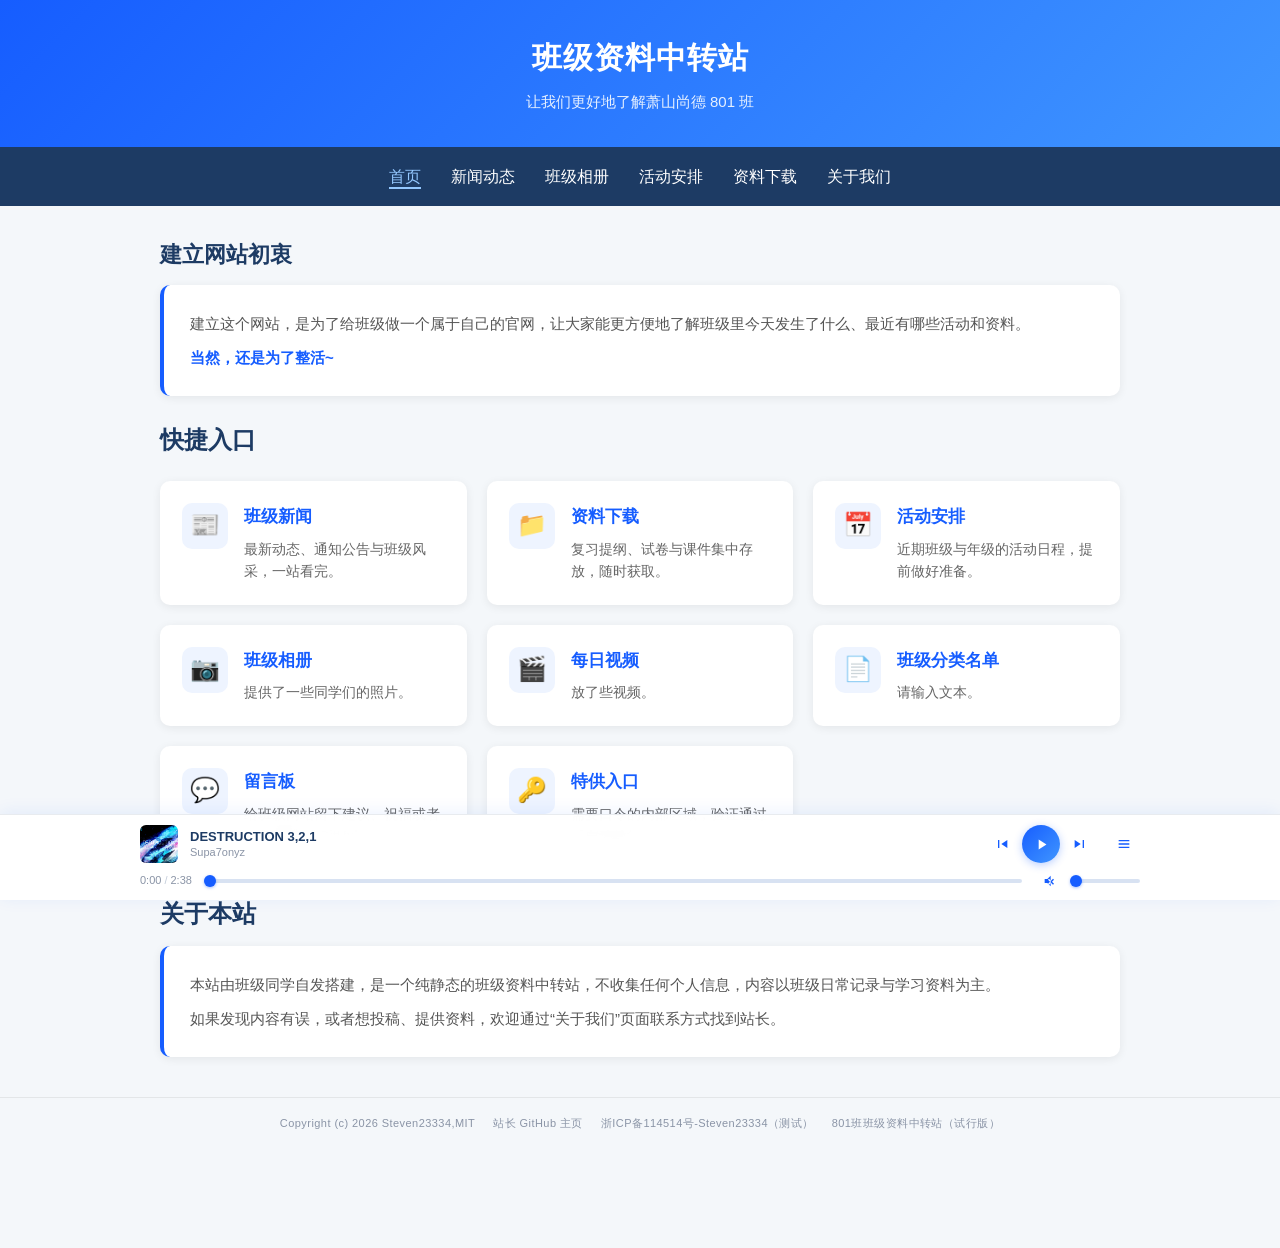
==== index.html @ 391ee6c9 "Initial commit" ====
<!doctype html>
<html lang="zh-CN">

<head>
  <!-- 缓存控制：尽量让首页也拿最新版 -->
  <meta http-equiv="Cache-Control" content="no-cache, no-store, must-revalidate" />
  <meta http-equiv="Pragma" content="no-cache" />
  <meta http-equiv="Expires" content="0" />

  <link rel="icon" href="image/favicon.ico" type="image/x-icon" />
  <meta charset="UTF-8" />
  <meta name="viewport" content="width=device-width, initial-scale=1.0" />
  <title>班级资料中转站 - 萧山尚德801班</title>
  <link rel="stylesheet" href="css/main_css.css" />
  <script src="js/site-layout.js" defer></script>
</head>

<body data-page="home">
  <div class="container">
    <h2>建立网站初衷</h2>
    <div class="hero">
      <p>
        建立这个网站，是为了给班级做一个属于自己的官网，让大家能更方便地了解班级里今天发生了什么、最近有哪些活动和资料。
      </p>
      <p><strong>当然，还是为了整活~</strong></p>
    </div>

    <h2>快捷入口</h2>
    <div class="quick-grid">
      <a class="quick-card" href="news.html" target="_blank" rel="noopener noreferrer">
        <div class="quick-icon">📰</div>
        <div class="quick-body">
          <h3>班级新闻</h3>
          <p>最新动态、通知公告与班级风采，一站看完。</p>
        </div>
      </a>

      <a class="quick-card" href="information/information.html" target="_blank" rel="noopener noreferrer">
        <div class="quick-icon">📁</div>
        <div class="quick-body">
          <h3>资料下载</h3>
          <p>复习提纲、试卷与课件集中存放，随时获取。</p>
        </div>
      </a>

      <a class="quick-card" href="calendar.html" target="_blank" rel="noopener noreferrer">
        <div class="quick-icon">📅</div>
        <div class="quick-body">
          <h3>活动安排</h3>
          <p>近期班级与年级的活动日程，提前做好准备。</p>
        </div>
      </a>

      <a class="quick-card" href="gallery/gallery.html" target="_blank" rel="noopener noreferrer">
        <div class="quick-icon">📷</div>
        <div class="quick-body">
          <h3>班级相册</h3>
          <p>提供了一些同学们的照片。</p>
        </div>
      </a>

      <a class="quick-card" href="per_days_videos.html" target="_blank" rel="noopener noreferrer">
        <div class="quick-icon">🎬</div>
        <div class="quick-body">
          <h3>每日视频</h3>
          <p>放了些视频。</p>
        </div>
      </a>

      <a class="quick-card" href="god_insame_people.html" target="_blank" rel="noopener noreferrer">
        <div class="quick-icon">📄</div>
        <div class="quick-body">
          <h3>班级分类名单</h3>
          <p>请输入文本。</p>
        </div>
      </a>

      <a class="quick-card" href="#" target="_blank" rel="noopener noreferrer">
        <div class="quick-icon">💬</div>
        <div class="quick-body">
          <h3>留言板</h3>
          <p>给班级网站留下建议、祝福或者一句吐槽。(GitHub Issues)</p>
        </div>
      </a>

      <a class="quick-card" href="secret.html" target="_blank" rel="noopener noreferrer">
        <div class="quick-icon">🔑</div>
        <div class="quick-body">
          <h3>特供入口</h3>
          <p>需要口令的内部区域，验证通过后自动放行。</p>
        </div>
      </a>
    </div>

    <h2>关于本站</h2>
    <div class="hero">
      <p>
        本站由班级同学自发搭建，是一个纯静态的班级资料中转站，不收集任何个人信息，内容以班级日常记录与学习资料为主。
      </p>
      <p>
        如果发现内容有误，或者想投稿、提供资料，欢迎通过“关于我们”页面联系方式找到站长。
      </p>
    </div>
  </div>
  <!-- container 在这里正确闭合 -->

  <!-- ==================== 底部音乐播放器 ==================== -->
  <aside id="player" class="music-player" aria-label="音乐播放器">
    <!-- 播放列表弹窗 -->
    <div id="playlist" class="playlist" hidden>
      <div class="playlist-heading">
        <div>
          <span class="eyebrow">PLAYLIST</span>
          <h3>班级日常 BGM</h3>
        </div>
        <button type="button" class="player-btn playlist-close" id="playlistClose" aria-label="关闭播放列表">✕</button>
      </div>
      <div id="playlistTracks" class="playlist-tracks"></div>
    </div>

    <div class="player-inner">
      <div class="player-main">
        <img id="playerCover" class="player-cover" alt="" width="38" height="38" />
        <div class="player-info">
          <strong id="playerTitle" class="player-title">—</strong>
          <span id="playerArtist" class="player-artist">—</span>
        </div>
        <div class="player-controls">
          <button type="button" id="prevBtn" class="player-btn" aria-label="上一首"></button>
          <button type="button" id="playBtn" class="player-btn player-play" aria-label="播放"></button>
          <button type="button" id="nextBtn" class="player-btn" aria-label="下一首"></button>
        </div>
        <button type="button" id="listBtn" class="player-btn" aria-label="播放列表" aria-controls="playlist"
          aria-expanded="false"></button>
      </div>

      <div class="player-bottom">
        <div class="player-time">
          <span id="elapsed">0:00</span><span class="sep">/</span><span id="duration">0:00</span>
        </div>
        <input type="range" id="seek" class="player-seek" min="0" max="1000" value="0" step="1"
          aria-label="播放进度" />
        <div class="volume-control">
          <button type="button" id="volumeBtn" class="player-btn" aria-label="静音"></button>
          <input type="range" id="volumeRange" class="volume-range" min="0" max="1" step="0.01" value="0.6"
            aria-label="音量" />
        </div>
      </div>
    </div>
  </aside>

  <audio id="audio" preload="metadata"></audio>
  <script src="js/music-player.js" defer></script>
</body>

</html>
---- css/main_css.css ----
/* ==================== 基础重置 ==================== */
* {
  margin: 0;
  padding: 0;
  box-sizing: border-box;
}

body {
  font-family: "Microsoft YaHei", sans-serif;
  background-color: #f4f7fa;
  color: #333;
  line-height: 1.7;
}

/* ==================== 页头 ==================== */
header {
  background: linear-gradient(135deg, #165dff, #4096ff);
  color: #fff;
  padding: 2rem 1rem;
  text-align: center;
}

header h1 {
  font-size: 30px;
  letter-spacing: 1px;
}

header p {
  margin-top: 6px;
  font-size: 15px;
  color: #e6f0ff;
}

/* ==================== 导航 ==================== */
nav {
  background-color: #1d3b64;
  padding: 1rem;
  text-align: center;
}

nav a {
  color: #fff;
  text-decoration: none;
  margin: 0 15px;
  font-size: 16px;
}

nav a:hover {
  color: #94c8ff;
}

nav a.active {
  color: #94c8ff;
  border-bottom: 2px solid #94c8ff;
  padding-bottom: 2px;
}

/* ==================== 内容容器 ==================== */
.container {
  max-width: 1000px;
  margin: 30px auto;
  padding: 0 20px;
}

h2 {
  color: #1d3b64;
  margin: 24px 0 12px;
}

/* ==================== 首页：初衷 / 简介卡片 ==================== */
h2:first-of-type {
  margin-top: 0;
  font-size: 22px;
}

.hero {
  background: #fff;
  border-radius: 10px;
  padding: 26px;
  box-shadow: 0 2px 10px rgba(0, 0, 0, 0.07);
  border-left: 4px solid #165dff;
}

.hero p {
  color: #555;
  font-size: 15px;
  margin-bottom: 8px;
}

.hero p:last-child {
  margin-bottom: 0;
}

.hero strong {
  color: #165dff;
}

/* ==================== 首页：快捷入口卡片网格 ==================== */
.quick-grid {
  display: grid;
  grid-template-columns: repeat(auto-fit, minmax(260px, 1fr));
  gap: 20px;
  margin: 20px 0;
}

.quick-card {
  display: flex;
  gap: 16px;
  align-items: flex-start;
  background: #fff;
  padding: 22px;
  border-radius: 10px;
  box-shadow: 0 2px 10px rgba(0, 0, 0, 0.07);
  color: inherit;
  text-decoration: none;
  transition:
    transform 0.2s ease,
    box-shadow 0.2s ease;
}

.quick-card:hover {
  transform: translateY(-4px);
  box-shadow: 0 6px 18px rgba(22, 93, 255, 0.18);
}

.quick-card:focus-visible {
  outline: 3px solid #94c8ff;
  outline-offset: 2px;
}

.quick-icon {
  flex: 0 0 46px;
  height: 46px;
  display: flex;
  align-items: center;
  justify-content: center;
  font-size: 24px;
  background: #eef4ff;
  border-radius: 10px;
}

.quick-body {
  flex: 1;
  min-width: 0;
}

.quick-body h3 {
  color: #165dff;
  font-size: 17px;
  margin-bottom: 6px;
}

.quick-body p {
  color: #666;
  font-size: 14px;
  line-height: 1.6;
}

/* ==================== 首页：最新动态预览 ==================== */
.latest-list {
  display: flex;
  flex-direction: column;
  gap: 14px;
}

.latest-item {
  display: flex;
  gap: 16px;
  align-items: center;
  background: #fff;
  padding: 18px 22px;
  border-radius: 10px;
  box-shadow: 0 2px 10px rgba(0, 0, 0, 0.07);
  color: inherit;
  text-decoration: none;
  transition:
    transform 0.2s ease,
    box-shadow 0.2s ease;
}

.latest-item:hover {
  transform: translateY(-3px);
  box-shadow: 0 6px 18px rgba(22, 93, 255, 0.18);
}

.latest-item:focus-visible {
  outline: 3px solid #94c8ff;
  outline-offset: 2px;
}

.latest-date {
  flex: 0 0 56px;
  text-align: center;
  background: #eef4ff;
  border-radius: 8px;
  padding: 6px 4px;
}

.latest-date .day {
  display: block;
  font-size: 20px;
  font-weight: 700;
  color: #165dff;
  line-height: 1.2;
}

.latest-date .month {
  display: block;
  font-size: 12px;
  color: #1d3b64;
}

.latest-body {
  flex: 1;
  min-width: 0;
}

.latest-body h3 {
  color: #165dff;
  font-size: 16px;
  margin-bottom: 4px;
}

.latest-body p {
  color: #777;
  font-size: 13px;
}

.more-link {
  display: inline-block;
  margin-top: 16px;
  color: #165dff;
  text-decoration: none;
  font-size: 14px;
  border-bottom: 1px solid rgba(22, 93, 255, 0.35);
  padding-bottom: 1px;
}

.more-link:hover {
  color: #0f47cc;
  border-bottom-color: rgba(251, 114, 153, 0.9);
}

/* ==================== 新闻页：置顶要闻 ==================== */
.feature {
  display: block;
  background: linear-gradient(135deg, #165dff, #4096ff);
  color: #fff;
  padding: 26px;
  border-radius: 10px;
  text-decoration: none;
  box-shadow: 0 6px 18px rgba(22, 93, 255, 0.25);
  transition:
    transform 0.2s ease,
    box-shadow 0.2s ease;
}

.feature:hover {
  transform: translateY(-4px);
  box-shadow: 0 10px 26px rgba(22, 93, 255, 0.35);
}

.feature:focus-visible {
  outline: 3px solid #94c8ff;
  outline-offset: 2px;
}

.feature h3 {
  font-size: 22px;
  margin-bottom: 10px;
}

.feature p {
  color: #e6f0ff;
  font-size: 15px;
}

.feature .meta {
  color: #cfe2ff;
}

/* ==================== 新闻页：新闻列表 ==================== */
.news-list {
  display: flex;
  flex-direction: column;
  gap: 20px;
  margin: 20px 0;
}

.news-item {
  display: flex;
  gap: 18px;
  align-items: flex-start;
  background: #fff;
  padding: 22px;
  border-radius: 10px;
  box-shadow: 0 2px 10px rgba(0, 0, 0, 0.07);
  color: inherit;
  text-decoration: none;
  cursor: pointer;
  transition:
    transform 0.2s ease,
    box-shadow 0.2s ease;
}

.news-item:hover {
  transform: translateY(-4px);
  box-shadow: 0 6px 18px rgba(22, 93, 255, 0.18);
}

.news-item:focus-visible {
  outline: 3px solid #94c8ff;
  outline-offset: 2px;
}

.date-box {
  flex: 0 0 66px;
  text-align: center;
  background: #eef4ff;
  border-radius: 8px;
  padding: 8px 4px;
}

.date-box .day {
  display: block;
  font-size: 24px;
  font-weight: 700;
  color: #165dff;
  line-height: 1.2;
}

.date-box .month {
  display: block;
  font-size: 12px;
  color: #1d3b64;
}

.news-body {
  flex: 1;
  min-width: 0;
}

.news-body h3 {
  color: #165dff;
  margin-bottom: 8px;
  font-size: 18px;
}

.news-body p {
  color: #555;
  font-size: 15px;
}

/* ==================== 元信息与标签 ==================== */
.meta {
  margin-top: 10px;
  font-size: 13px;
  color: #888;
  display: flex;
  flex-wrap: wrap;
  align-items: center;
  gap: 12px;
}

.tag {
  display: inline-block;
  background: #eef4ff;
  color: #165dff;
  font-size: 12px;
  padding: 2px 10px;
  border-radius: 999px;
}

.tag.hot {
  background: #fff1e6;
  color: #e8730c;
}

.tag.notice {
  background: #e9f9ee;
  color: #1a9c4b;
}

.end-tip {
  text-align: center;
  color: #999;
  font-size: 14px;
  margin: 26px 0 10px;
}

/* ==================== 关于我们页 ==================== */
.about-card {
  background: #fff;
  border-radius: 10px;
  padding: 26px;
  box-shadow: 0 2px 10px rgba(0, 0, 0, 0.07);
}

.about-card p {
  color: #555;
  font-size: 15px;
  margin-bottom: 10px;
}

.about-card p:last-child {
  margin-bottom: 0;
}

.about-card strong {
  color: #165dff;
}

/* 成员列表（非卡片） */
.member-list {
  margin: 0;
}

.member-list dt {
  font-weight: 700;
  color: #165dff;
  font-size: 15px;
  margin-top: 16px;
}

.member-list dt:first-child {
  margin-top: 0;
}

.member-list .role {
  font-weight: 400;
  color: #888;
  font-size: 13px;
  margin-left: 8px;
}

.member-list dd {
  margin: 4px 0 0;
  color: #555;
  font-size: 14px;
  line-height: 1.6;
}

/* 联系方式链接列表 */
.contact-links {
  list-style: none;
  margin: 0;
  padding: 0;
}

.contact-links li {
  padding: 8px 0;
  font-size: 14px;
  color: #555;
  border-bottom: 1px solid #f0f2f5;
}

.contact-links li:last-child {
  border-bottom: none;
}

.contact-links .label {
  color: #888;
  margin-right: 6px;
}

/* 更新时间线 */
.timeline {
  list-style: none;
  margin: 20px 0;
  padding-left: 22px;
  border-left: 2px solid #e3ebf8;
}

.timeline li {
  position: relative;
  padding: 0 0 20px 4px;
}

.timeline li:last-child {
  padding-bottom: 0;
}

.timeline li::before {
  content: "";
  position: absolute;
  left: -29px;
  top: 7px;
  width: 12px;
  height: 12px;
  border-radius: 50%;
  background: #fff;
  border: 3px solid #165dff;
}

.timeline .tl-date {
  display: block;
  font-size: 13px;
  font-weight: 700;
  color: #165dff;
}

.timeline .tl-title {
  display: block;
  font-size: 15px;
  font-weight: 700;
  color: #1d3b64;
  margin: 2px 0 4px;
}

.timeline .tl-desc {
  font-size: 14px;
  color: #666;
}

/* 提示框 */
.notice-box {
  background: #fffaf0;
  border-left: 4px solid #f0a020;
  border-radius: 10px;
  padding: 20px 22px;
  box-shadow: 0 2px 10px rgba(0, 0, 0, 0.06);
}

.notice-box p {
  color: #7a5a1e;
  font-size: 14px;
  margin-bottom: 8px;
}

.notice-box p:last-child {
  margin-bottom: 0;
}

/* ==================== 相册页 ==================== */
.gallery-toolbar {
  display: inline-flex;
  gap: 2px;
  padding: 3px;
  margin: 0 0 16px;
  background: #edf1f7;
  border-radius: 8px;
}

.filter-btn {
  border: none;
  background: transparent;
  color: #6b7686;
  font-family: inherit;
  font-size: 13px;
  line-height: 1.4;
  padding: 4px 14px;
  border-radius: 6px;
  cursor: pointer;
  transition:
    background 0.18s ease,
    color 0.18s ease,
    box-shadow 0.18s ease;
}

.filter-btn:hover {
  color: #165dff;
}

.filter-btn.active {
  background: #fff;
  color: #165dff;
  box-shadow: 0 1px 3px rgba(28, 45, 78, 0.12);
}

.filter-btn:focus-visible {
  outline: 2px solid #94c8ff;
  outline-offset: 1px;
}

.gallery-grid {
  display: grid;
  grid-template-columns: repeat(auto-fill, minmax(150px, 1fr));
  gap: 12px;
}

.gallery-card {
  display: block;
  width: 100%;
  padding: 0;
  border: none;
  border-radius: 8px;
  overflow: hidden;
  background: #fff;
  font-family: inherit;
  text-align: left;
  cursor: pointer;
  box-shadow: 0 1px 4px rgba(0, 0, 0, 0.06);
  transition:
    transform 0.18s ease,
    box-shadow 0.18s ease;
}

.gallery-card:hover {
  transform: translateY(-2px);
  box-shadow: 0 4px 12px rgba(22, 93, 255, 0.16);
}

.gallery-card:focus-visible {
  outline: 2px solid #94c8ff;
  outline-offset: 2px;
}

.media-thumb {
  position: relative;
  width: 100%;
  aspect-ratio: 4 / 3;
  background: #eef4ff;
  overflow: hidden;
}

.media-thumb img,
.media-thumb video {
  width: 100%;
  height: 100%;
  object-fit: cover;
  display: block;
}

.media-thumb .badge {
  position: absolute;
  left: 6px;
  bottom: 6px;
  background: rgba(0, 0, 0, 0.5);
  color: #fff;
  font-size: 10px;
  line-height: 1.5;
  padding: 1px 6px;
  border-radius: 999px;
}

.media-thumb .play-icon {
  position: absolute;
  inset: 0;
  display: flex;
  align-items: center;
  justify-content: center;
  font-size: 26px;
  color: rgba(255, 255, 255, 0.9);
  text-shadow: 0 2px 6px rgba(0, 0, 0, 0.45);
  pointer-events: none;
}

.gallery-info {
  padding: 7px 9px 8px;
}

.gallery-info h3 {
  color: #3a4a60;
  font-size: 12px;
  font-weight: 400;
  line-height: 1.4;
  margin: 0;
  white-space: nowrap;
  overflow: hidden;
  text-overflow: ellipsis;
}

.gallery-info .meta {
  margin: 2px 0 0;
  font-size: 11px;
  color: #9aa5b5;
  line-height: 1.4;
}

.gallery-empty {
  display: none;
  text-align: center;
  color: #999;
  font-size: 14px;
  padding: 32px 20px;
  background: #fff;
  border-radius: 10px;
  box-shadow: 0 2px 10px rgba(0, 0, 0, 0.07);
}

.gallery-tip {
  margin-top: 12px;
  font-size: 13px;
  color: #999;
}

/* 灯箱 */
.lightbox {
  position: fixed;
  inset: 0;
  z-index: 100;
  display: none;
  align-items: center;
  justify-content: center;
  background: rgba(10, 18, 32, 0.92);
  padding: 24px;
}

.lightbox.open {
  display: flex;
}

.lightbox-content {
  display: flex;
  flex-direction: column;
  align-items: center;
  max-width: min(1100px, 94vw);
  max-height: 88vh;
}

.lightbox-content img,
.lightbox-content video {
  max-width: 100%;
  max-height: 76vh;
  border-radius: 8px;
  background: #000;
  box-shadow: 0 10px 40px rgba(0, 0, 0, 0.5);
}

.lightbox-caption {
  color: #dbe7ff;
  font-size: 14px;
  margin-top: 12px;
  text-align: center;
  word-break: break-all;
}

.lightbox-caption .sub {
  display: block;
  color: #93a5c4;
  font-size: 12px;
  margin-top: 2px;
}

.lightbox-close,
.lightbox-prev,
.lightbox-next {
  position: absolute;
  display: flex;
  align-items: center;
  justify-content: center;
  width: 44px;
  height: 44px;
  border: none;
  border-radius: 50%;
  background: rgba(255, 255, 255, 0.12);
  color: #fff;
  font-size: 22px;
  cursor: pointer;
  transition: background 0.2s ease;
}

.lightbox-close:hover,
.lightbox-prev:hover,
.lightbox-next:hover {
  background: rgba(255, 255, 255, 0.25);
}

.lightbox-close {
  top: 20px;
  right: 24px;
}

.lightbox-prev {
  left: 24px;
  top: 50%;
  transform: translateY(-50%);
}

.lightbox-next {
  right: 24px;
  top: 50%;
  transform: translateY(-50%);
}

/* ==================== 页脚：浅灰背景声明区（并排布局） ==================== */
footer {
  margin-top: 40px;
  padding: 18px 16px 22px;
  border-top: 1px solid rgba(0, 0, 0, 0.07);
  text-align: center;
  font-size: 11px;
  letter-spacing: 0.04em;
  color: #8a94a6;
  line-height: 1.4;
}

footer p {
  margin: 0;
}

.footer-links {
  display: flex;
  flex-wrap: wrap;
  justify-content: center;
  align-items: center;
  gap: 4px 18px;
  max-width: 1000px;
  margin: 0 auto;
}

.footer-links > * {
  white-space: nowrap;
}

/* ==================== 通用文字链接（与页脚同风格，无下划线） ==================== */
footer a,
.link-plain {
  color: #8a94a6;
  text-decoration: none;
  transition: color 0.2s ease;
}

footer a:hover,
.link-plain:hover {
  color: #676767;
}

footer a:focus-visible,
.link-plain:focus-visible {
  outline: 2px solid #676767;
  outline-offset: 2px;
}
/* ==================== 日历页 ==================== */
.calendar-layout {
  display: grid;
  grid-template-columns: minmax(0, 1.6fr) minmax(0, 1fr);
  gap: 20px;
  align-items: start;
}

.calendar-panel,
.event-panel {
  background: #fff;
  border-radius: 10px;
  box-shadow: 0 2px 10px rgba(0, 0, 0, 0.07);
  padding: 20px;
}

.calendar-head {
  display: flex;
  align-items: center;
  justify-content: space-between;
  flex-wrap: wrap;
  gap: 10px;
  margin-bottom: 14px;
}

.calendar-title {
  font-size: 18px;
  font-weight: 700;
  color: #1d3b64;
}

.calendar-nav {
  display: flex;
  gap: 6px;
}

.cal-btn {
  border: 1px solid #d8e2f2;
  background: #fff;
  color: #165dff;
  font-family: inherit;
  font-size: 13px;
  line-height: 1.4;
  padding: 4px 12px;
  border-radius: 6px;
  cursor: pointer;
  transition:
    background 0.18s ease,
    border-color 0.18s ease;
}

.cal-btn:hover {
  background: #eef4ff;
}

.cal-btn:focus-visible {
  outline: 2px solid #94c8ff;
  outline-offset: 1px;
}

.calendar-weekdays,
.calendar-grid {
  display: grid;
  grid-template-columns: repeat(7, 1fr);
  gap: 4px;
}

.calendar-weekdays span {
  text-align: center;
  font-size: 12px;
  color: #8a94a6;
  padding: 4px 0;
}

.calendar-day {
  position: relative;
  aspect-ratio: 1 / 1;
  border: none;
  background: transparent;
  border-radius: 8px;
  font-family: inherit;
  font-size: 14px;
  color: #3a4a60;
  cursor: pointer;
  display: flex;
  flex-direction: column;
  align-items: center;
  justify-content: center;
  gap: 3px;
  transition:
    background 0.15s ease,
    color 0.15s ease;
}

.calendar-day:hover {
  background: #eef4ff;
}

.calendar-day:focus-visible {
  outline: 2px solid #94c8ff;
  outline-offset: 1px;
}

.calendar-day.other-month {
  color: #c3ccd9;
}

.calendar-day.today {
  box-shadow: inset 0 0 0 2px #165dff;
}

.calendar-day.selected {
  background: #165dff;
  color: #fff;
}

.dots {
  display: flex;
  gap: 2px;
  height: 4px;
}

.dots span {
  width: 4px;
  height: 4px;
  border-radius: 50%;
  background: #165dff;
}

.event-panel h3 {
  color: #1d3b64;
  font-size: 16px;
  margin-bottom: 12px;
}

.event-empty {
  color: #999;
  font-size: 14px;
  text-align: center;
  padding: 24px 0;
}

.event-item {
  padding: 12px 0;
  border-bottom: 1px solid #f0f2f5;
}

.event-item:last-child {
  border-bottom: none;
}

.event-item .ev-time {
  font-size: 12px;
  font-weight: 700;
  color: #165dff;
}

.event-item .ev-title {
  font-size: 15px;
  font-weight: 700;
  color: #1d3b64;
  margin: 2px 0 4px;
}

.event-item .ev-meta {
  display: flex;
  flex-wrap: wrap;
  gap: 10px;
  font-size: 12px;
  color: #8a94a6;
}

.event-item .ev-desc {
  font-size: 13px;
  color: #666;
  margin-top: 4px;
}

.calendar-tip {
  margin-top: 12px;
  font-size: 13px;
  color: #999;
}
/* ===== 分区标签（统一使用官方版蓝色） ===== */
.section-label {
  display: flex;
  align-items: center;
  gap: 14px;
  font-size: 12px;
  font-weight: 700;
  letter-spacing: 0.24em;
  white-space: nowrap;
  color: #165dff;
  text-shadow: 0 0 16px rgba(0, 161, 214, 0.55);
}

.section-label::before,
.section-label::after {
  content: "";
  flex: 1;
  height: 1px;
}

.section-label::before {
  background: linear-gradient(90deg, transparent, rgba(0, 161, 214, 0.6));
}

.section-label::after {
  background: linear-gradient(90deg, rgba(0, 161, 214, 0.6), transparent);
}

.section-label.top {
  margin: 0 0 18px;
}

.section-label.mid {
  margin: 6px 0 2px;
}
/* ==================== 资料下载页 ==================== */
.dl-grid {
  display: grid;
  grid-template-columns: repeat(auto-fill, minmax(240px, 1fr));
  gap: 12px;
}

.dl-card {
  display: flex;
  align-items: center;
  gap: 12px;
  min-width: 0;
  padding: 12px 14px;
  background: #fff;
  border-radius: 8px;
  color: inherit;
  text-decoration: none;
  box-shadow: 0 1px 4px rgba(0, 0, 0, 0.06);
  transition:
    transform 0.18s ease,
    box-shadow 0.18s ease;
}

.dl-card:hover {
  transform: translateY(-2px);
  box-shadow: 0 4px 12px rgba(22, 93, 255, 0.16);
}

.dl-card:focus-visible {
  outline: 2px solid #94c8ff;
  outline-offset: 2px;
}

.dl-icon {
  flex: 0 0 40px;
  height: 40px;
  display: flex;
  align-items: center;
  justify-content: center;
  border-radius: 8px;
  color: #fff;
  font-size: 11px;
  font-weight: 700;
  letter-spacing: 0.02em;
}

.dl-info {
  flex: 1;
  min-width: 0;
  display: block;
}

.dl-name {
  display: block;
  font-size: 13px;
  color: #3a4a60;
  white-space: nowrap;
  overflow: hidden;
  text-overflow: ellipsis;
}

.dl-meta {
  display: block;
  margin-top: 2px;
  font-size: 11px;
  color: #9aa5b5;
}
/* ==================== 新闻详情页 ==================== */
.news-crumb {
  margin-bottom: 14px;
  font-size: 14px;
}

.md-content {
  background: #fff;
  padding: 28px;
  border-radius: 10px;
  box-shadow: 0 2px 10px rgba(0, 0, 0, 0.07);
}

.md-content h1,
.md-content h2,
.md-content h3 {
  color: #1d3b64;
  margin: 22px 0 12px;
}

.md-content h1 {
  font-size: 1.8rem;
  border-bottom: 1px solid #e5e7eb;
  padding-bottom: 10px;
}

.md-content h2 {
  font-size: 1.4rem;
}

.md-content p {
  margin: 12px 0;
}

.md-content ul,
.md-content ol {
  padding-left: 24px;
  margin: 12px 0;
}

.md-content img {
  max-width: 100%;
  height: auto;
  vertical-align: middle;
}

.md-content a {
  color: #165dff;
}

.md-content code {
  background: #f0f2f5;
  padding: 2px 5px;
  border-radius: 4px;
  font-family: Consolas, monospace;
}

.md-content pre {
  background: #1d3b64;
  color: #fff;
  padding: 14px;
  border-radius: 8px;
  overflow-x: auto;
  margin: 14px 0;
}

.md-content pre code {
  background: transparent;
  color: inherit;
  padding: 0;
}

.md-content blockquote {
  border-left: 4px solid #165dff;
  background: #f0f6ff;
  padding: 10px 14px;
  margin: 14px 0;
  color: #555;
}

.md-content hr {
  border: none;
  border-top: 1px solid #e5e7eb;
  margin: 24px 0;
}

.md-content .loading {
  color: #666;
}

.md-content .error {
  color: #d93025;
}

/* ===== 视频区块（嵌入 B 站播放器） ===== */
.video-block {
  max-width: 760px;
  margin: 18px auto 0;
  padding: 0 20px;
}

.video-wrap {
  width: 100%;
  margin-top: 12px;
  border-radius: 14px;
  overflow: hidden;
  background: #000;
  border: 1px solid rgba(255, 255, 255, 0.1);
  box-shadow: 0 8px 26px rgba(0, 0, 0, 0.4);
}

/* iframe 自带 16:9 比例，宽度随容器自动缩放，高度自动计算 */
.video-wrap iframe {
  display: block;
  width: 100%;
  height: auto;
  aspect-ratio: 16 / 9;
  border: 0;
}

/* 非 B 站链接时的超链接卡片 */
.video-fallback-link {
  display: flex;
  align-items: center;
  justify-content: center;
  width: 100%;
  min-height: 180px;
  aspect-ratio: 16 / 9;
  padding: 20px;
  box-sizing: border-box;
  text-align: center;
  text-decoration: none;
  font-size: 14px;
  font-weight: 600;
  letter-spacing: 0.04em;
  color: #7fd8f5;
  background: rgba(18, 24, 40, 0.85);
  transition:
    color 0.2s ease,
    background 0.2s ease;
  word-break: break-all;
  line-height: 1.5;
}

.video-fallback-link::before {
  content: "▶ ";
  margin-right: 6px;
  color: rgba(251, 114, 153, 0.9);
}

.video-fallback-link:hover {
  color: #fff;
  background: rgba(0, 161, 214, 0.22);
}

@font-face {
  font-family: "Saira";
  src: url("../fonts/Saira-Regular.ttf") format("truetype");
  font-weight: normal;
  font-style: normal;
  font-display: swap;
}

@font-face {
  font-family: "SiYuan Font";
  src: url("../fonts/SourceHanSansSC-Regular-2.otf") format("truetype");
  font-weight: normal;
  font-style: normal;
  font-display: swap;
}

/* ==================== 特供入口（口令页） ==================== */
.secret-form {
  display: flex;
  flex-wrap: wrap;
  gap: 10px;
  margin-top: 16px;
}

.secret-input {
  flex: 1 1 200px;
  min-width: 0;
  padding: 10px 14px;
  font-family: inherit;
  font-size: 15px;
  color: #333;
  background: #f7f9fc;
  border: 1px solid #d8e2f2;
  border-radius: 8px;
  transition:
    border-color 0.18s ease,
    box-shadow 0.18s ease;
}

.secret-input:focus {
  outline: none;
  border-color: #165dff;
  box-shadow: 0 0 0 3px rgba(22, 93, 255, 0.15);
}

.secret-btn {
  flex: 0 0 auto;
  padding: 10px 26px;
  font-family: inherit;
  font-size: 15px;
  color: #fff;
  background: linear-gradient(135deg, #165dff, #4096ff);
  border: none;
  border-radius: 8px;
  cursor: pointer;
  transition:
    transform 0.18s ease,
    box-shadow 0.18s ease,
    opacity 0.18s ease;
}

.secret-btn:hover:not(:disabled) {
  transform: translateY(-2px);
  box-shadow: 0 6px 16px rgba(22, 93, 255, 0.3);
}

.secret-btn:focus-visible {
  outline: 3px solid #94c8ff;
  outline-offset: 2px;
}

.secret-btn:disabled {
  opacity: 0.6;
  cursor: not-allowed;
  transform: none;
  box-shadow: none;
}

.secret-msg {
  min-height: 1.5em;
  margin-top: 12px;
  font-size: 14px;
  color: #888;
}

.secret-msg.error {
  color: #d93025;
}

.secret-msg.ok {
  color: #1a9c4b;
}

.secret-hint {
  margin-top: 14px;
  font-size: 13px;
  color: #9aa5b5;
}

/* 特供内容页的小列表 */
.vip-list {
  padding-left: 22px;
  color: #555;
  font-size: 15px;
}

.vip-list li {
  margin: 6px 0;
}

/* 移动端 */
@media (max-width: 600px) {
  .secret-btn {
    width: 100%;
  }
}

.secret-field {
  position: relative;
  flex: 1 1 200px;
  display: flex;
  min-width: 0;
}

.secret-field .secret-input {
  flex: 1;
  padding-right: 44px;
}

.secret-eye {
  position: absolute;
  right: 6px;
  top: 50%;
  transform: translateY(-50%);
  width: 32px;
  height: 32px;
  border: none;
  background: transparent;
  font-size: 16px;
  line-height: 1;
  cursor: pointer;
  border-radius: 6px;
  color: #8a94a6;
}

.secret-eye:hover { background: #eef4ff; }

.secret-out {
  width: 100%;
  margin-top: 10px;
  padding: 10px 12px;
  font-family: Consolas, monospace;
  font-size: 12px;
  color: #333;
  background: #f7f9fc;
  border: 1px solid #d8e2f2;
  border-radius: 8px;
  resize: vertical;
}

/* ==================== 响应式 ==================== */
@media (max-width: 600px) {
  header h1 {
    font-size: 24px;
  }

  /* 首页 */
  .hero {
    padding: 20px;
  }

  .quick-card {
    padding: 18px;
    gap: 12px;
  }

  .latest-item {
    padding: 14px 16px;
    gap: 12px;
  }

  .latest-date {
    flex: 0 0 46px;
  }

  /* 新闻页 */
  .news-item {
    padding: 16px;
    gap: 12px;
  }

  .date-box {
    flex: 0 0 54px;
  }

  .news-body h3 {
    font-size: 16px;
  }

  /* 关于页 */
  .about-card {
    padding: 20px;
  }

  .timeline {
    padding-left: 18px;
  }

  .timeline li::before {
    left: -25px;
  }

  /* 相册页 */
  .gallery-grid {
    grid-template-columns: repeat(auto-fill, minmax(108px, 1fr));
    gap: 8px;
  }

  .gallery-toolbar {
    margin-bottom: 12px;
  }

  .filter-btn {
    font-size: 12px;
    padding: 4px 11px;
  }

  .gallery-info {
    padding: 6px 8px 7px;
  }

  .gallery-info h3 {
    font-size: 11px;
  }

  .gallery-info .meta {
    font-size: 10px;
  }

  .lightbox {
    padding: 12px;
  }

  .lightbox-close {
    top: 10px;
    right: 10px;
  }

  .lightbox-prev {
    left: 6px;
  }

  .lightbox-next {
    right: 6px;
  }

  /* 页脚 */
  .footer-links {
    flex-direction: column;
    gap: 2px;
  }

  .footer-links > * {
    white-space: normal;
  }
  /* 日历页 */
  .calendar-layout {
    grid-template-columns: 1fr;
    gap: 14px;
  }

  .calendar-panel,
  .event-panel {
    padding: 14px;
  }

  .calendar-title {
    font-size: 16px;
  }

  .calendar-day {
    font-size: 13px;
  }
  /* 资料下载页 */
  .dl-grid {
    grid-template-columns: repeat(auto-fill, minmax(170px, 1fr));
    gap: 8px;
  }

  .dl-card {
    padding: 10px 12px;
    gap: 10px;
  }

  .dl-icon {
    flex: 0 0 34px;
    height: 34px;
    font-size: 10px;
  }

  .dl-name {
    font-size: 12px;
  }

  .dl-meta {
    font-size: 10px;
  }
  /* 新闻详情页 */
  .md-content {
    padding: 20px;
  }

  .md-content h1 {
    font-size: 1.4rem;
  }

  .md-content h2 {
    font-size: 1.2rem;
  }
}
/* ==================== 底部音乐播放器 ==================== */
:root {
  --player-height: 86px;
}

body {
  padding-bottom: calc(var(--player-height) + 8px);
}

/* 播放器容器：固定底部，占满宽度，内容居中限制宽度 */
#player.music-player {
  position: fixed;
  left: 0;
  right: 0;
  bottom: 0;
  z-index: 90;
  height: var(--player-height);
  padding: 8px 20px;
  background: rgba(255, 255, 255, 0.96);
  -webkit-backdrop-filter: blur(10px);
  backdrop-filter: blur(10px);
  border-top: 1px solid rgba(29, 59, 100, 0.1);
  box-shadow: 0 -2px 16px rgba(22, 93, 255, 0.08);
}

#player .player-inner {
  max-width: 1000px;
  height: 100%;
  margin: 0 auto;
  display: flex;
  flex-direction: column;
  justify-content: center;
  gap: 4px;
}

/* 主行：封面 + 信息 + 控制 */
#player .player-main {
  display: flex;
  align-items: center;
  gap: 12px;
  min-width: 0;
  min-height: 42px;
}

#player .player-cover {
  flex-shrink: 0;
  width: 38px;
  height: 38px;
  border-radius: 6px;
  object-fit: cover;
  background: #eef4ff;
}

#player .player-info {
  flex: 1;
  min-width: 0;
  display: flex;
  flex-direction: column;
  line-height: 1.35;
}

#player .player-title {
  font-size: 13px;
  font-weight: 700;
  color: #1d3b64;
  white-space: nowrap;
  overflow: hidden;
  text-overflow: ellipsis;
}

#player .player-artist {
  font-size: 11px;
  color: #8a94a6;
  white-space: nowrap;
  overflow: hidden;
  text-overflow: ellipsis;
}

#player .player-controls {
  display: flex;
  align-items: center;
  gap: 4px;
  flex-shrink: 0;
}

/* 通用圆形按钮 */
#player .player-btn {
  display: flex;
  align-items: center;
  justify-content: center;
  width: 32px;
  height: 32px;
  padding: 0;
  border: none;
  background: transparent;
  border-radius: 50%;
  color: #165dff;
  cursor: pointer;
  transition: background 0.15s ease, color 0.15s ease;
}

#player .player-btn:hover {
  background: #eef4ff;
}

#player .player-btn:focus-visible {
  outline: 2px solid #94c8ff;
  outline-offset: 2px;
}

#player .player-btn svg {
  width: 16px;
  height: 16px;
  fill: currentColor;
  display: block;
}

/* 主播放按钮 */
#player .player-play {
  width: 38px;
  height: 38px;
  background: linear-gradient(135deg, #165dff, #4096ff);
  color: #fff;
  box-shadow: 0 2px 8px rgba(22, 93, 255, 0.3);
}

#player .player-play:hover {
  background: linear-gradient(135deg, #0f47cc, #2e7fe8);
}

#player .player-play svg {
  width: 17px;
  height: 17px;
}

/* 底行：时间 + 进度 + 音量 */
#player .player-bottom {
  display: flex;
  align-items: center;
  gap: 12px;
  min-height: 22px;
}

#player .player-time {
  flex-shrink: 0;
  display: flex;
  gap: 3px;
  font-size: 11px;
  color: #8a94a6;
  font-variant-numeric: tabular-nums;
}

#player .player-time .sep {
  color: #c3ccd9;
}

/* 进度条与音量条共用外观 */
#player .player-seek,
#player .volume-range {
  -webkit-appearance: none;
  appearance: none;
  height: 4px;
  margin: 0;
  border-radius: 999px;
  background: #d8e2f2; /* JS 会用渐变覆盖 */
  cursor: pointer;
  outline: none;
}

#player .player-seek {
  flex: 1;
  min-width: 0;
}

#player .volume-range {
  width: 70px;
}

#player .player-seek::-webkit-slider-runnable-track,
#player .volume-range::-webkit-slider-runnable-track {
  height: 4px;
  background: transparent;
  border-radius: 999px;
}

#player .player-seek::-webkit-slider-thumb,
#player .volume-range::-webkit-slider-thumb {
  -webkit-appearance: none;
  width: 12px;
  height: 12px;
  margin-top: -4px;
  border: none;
  border-radius: 50%;
  background: #165dff;
  box-shadow: 0 1px 3px rgba(22, 93, 255, 0.4);
  cursor: pointer;
  transition: transform 0.15s ease;
}

#player .player-seek::-webkit-slider-thumb:hover,
#player .volume-range::-webkit-slider-thumb:hover {
  transform: scale(1.15);
}

#player .player-seek::-moz-range-track,
#player .volume-range::-moz-range-track {
  height: 4px;
  background: transparent;
  border-radius: 999px;
}

#player .player-seek::-moz-range-thumb,
#player .volume-range::-moz-range-thumb {
  width: 12px;
  height: 12px;
  border: none;
  border-radius: 50%;
  background: #165dff;
  cursor: pointer;
}

#player .player-seek:focus-visible,
#player .volume-range:focus-visible {
  outline: 2px solid #94c8ff;
  outline-offset: 4px;
}

#player .volume-control {
  flex-shrink: 0;
  display: flex;
  align-items: center;
  gap: 4px;
}

/* 隐藏原生 audio */
#audio {
  display: none;
}

/* ==================== 播放列表弹窗 ==================== */
#player .playlist {
  position: absolute;
  right: 20px;
  bottom: calc(100% + 8px);
  width: min(340px, calc(100vw - 24px));
  max-height: min(420px, 70vh);
  overflow-y: auto;
  padding: 8px;
  background: #fff;
  border: 1px solid rgba(29, 59, 100, 0.08);
  border-radius: 12px;
  box-shadow: 0 8px 28px rgba(22, 93, 255, 0.18);
}

#player .playlist[hidden] {
  display: none;
}

#player .playlist-heading {
  display: flex;
  align-items: flex-start;
  justify-content: space-between;
  gap: 10px;
  padding: 6px 8px 10px;
}

#player .playlist-heading .eyebrow {
  display: block;
  font-size: 10px;
  font-weight: 700;
  letter-spacing: 0.18em;
  color: #165dff;
}

#player .playlist-heading h3 {
  margin: 2px 0 0;
  font-size: 15px;
  color: #1d3b64;
}

#player .playlist-tracks {
  display: flex;
  flex-direction: column;
  gap: 2px;
}

#player .playlist-track {
  display: flex;
  align-items: center;
  gap: 10px;
  width: 100%;
  padding: 8px;
  border: none;
  border-radius: 8px;
  background: transparent;
  font-family: inherit;
  text-align: left;
  color: #3a4a60;
  cursor: pointer;
  transition: background 0.15s ease;
}

#player .playlist-track:hover {
  background: #eef4ff;
}

#player .playlist-track.active {
  background: #eef4ff;
}

#player .playlist-track.active .track-details strong {
  color: #165dff;
}

#player .playlist-track .track-number {
  flex-shrink: 0;
  width: 18px;
  font-size: 11px;
  color: #9aa5b5;
  font-variant-numeric: tabular-nums;
}

#player .playlist-track img {
  flex-shrink: 0;
  width: 36px;
  height: 36px;
  border-radius: 5px;
  object-fit: cover;
  background: #eef4ff;
}

#player .playlist-track .track-details {
  flex: 1;
  min-width: 0;
  display: flex;
  flex-direction: column;
  line-height: 1.35;
}

#player .playlist-track .track-details strong {
  font-size: 12px;
  font-weight: 700;
  color: #3a4a60;
  white-space: nowrap;
  overflow: hidden;
  text-overflow: ellipsis;
}

#player .playlist-track .track-details small {
  font-size: 10px;
  color: #9aa5b5;
  white-space: nowrap;
  overflow: hidden;
  text-overflow: ellipsis;
}

#player .playlist-track .track-eq {
  flex-shrink: 0;
  font-size: 12px;
  color: #165dff;
  opacity: 0;
}

#player .playlist-track.active .track-eq {
  opacity: 1;
}

/* ==================== 播放器：移动端 ==================== */
@media (max-width: 600px) {
  :root {
    --player-height: calc(90px + env(safe-area-inset-bottom));
  }

  #player.music-player {
    padding: 8px 12px calc(8px + env(safe-area-inset-bottom));
  }

  #player .player-main {
    min-height: 44px;
    gap: 8px;
  }

  #player .player-cover {
    width: 34px;
    height: 34px;
  }

  #player .player-title {
    font-size: 12px;
  }

  #player .player-artist {
    font-size: 10px;
  }

  #player .player-controls {
    gap: 0;
  }

  #player .player-btn {
    width: 34px;
    height: 34px;
  }

  #player .player-play {
    width: 36px;
    height: 36px;
  }

  #player .player-bottom {
    gap: 8px;
  }

  #player .player-time {
    font-size: 10px;
  }

  #player .volume-range {
    width: 46px;
  }

  #player .volume-control {
    gap: 2px;
  }

  #player .playlist {
    right: 12px;
  }
}
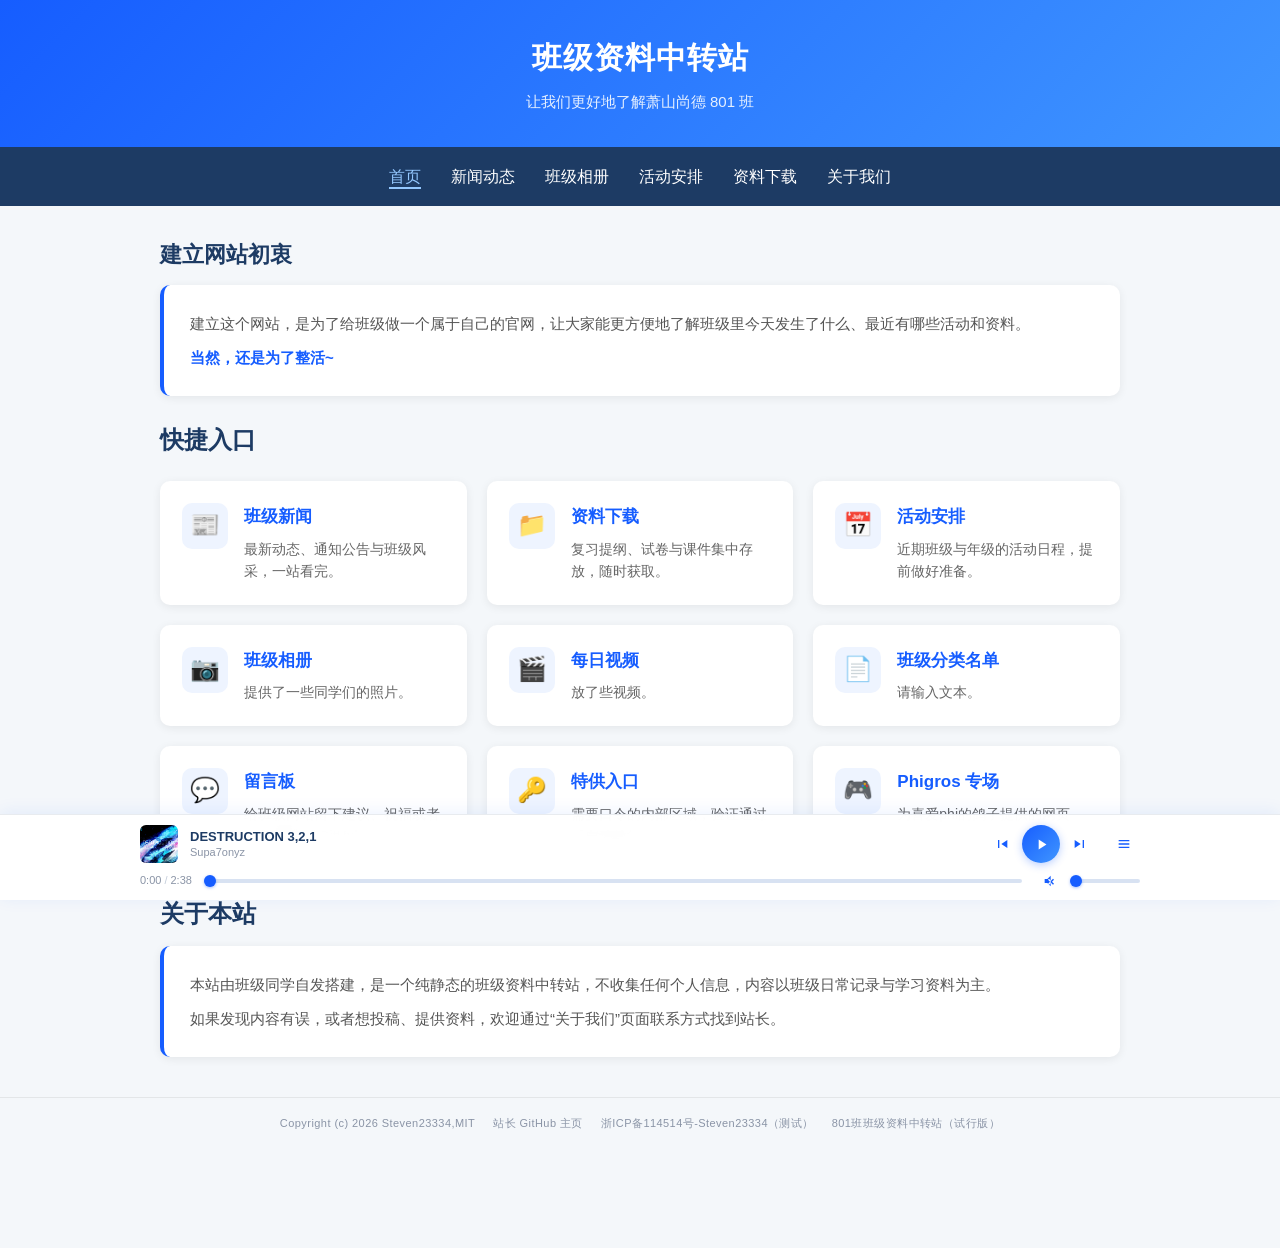
==== commit b7b85427: "1.1 Update" ====
--- a/index.html
+++ b/index.html
@@ -75,7 +75,7 @@
         </div>
       </a>
 
-      <a class="quick-card" href="#" target="_blank" rel="noopener noreferrer">
+      <a class="quick-card" href="https://github.com/Steven23334/A_Class_Website/issues" target="_blank" rel="noopener noreferrer">
         <div class="quick-icon">💬</div>
         <div class="quick-body">
           <h3>留言板</h3>
@@ -88,6 +88,14 @@
         <div class="quick-body">
           <h3>特供入口</h3>
           <p>需要口令的内部区域，验证通过后自动放行。</p>
+        </div>
+      </a>
+
+      <a class="quick-card" href="Phigros_Web/Phigros.html" target="_blank" rel="noopener noreferrer">
+        <div class="quick-icon">🎮</div>
+        <div class="quick-body">
+          <h3>Phigros 专场</h3>
+          <p>为喜爱phi的鸽子提供的网页</p>
         </div>
       </a>
     </div>
